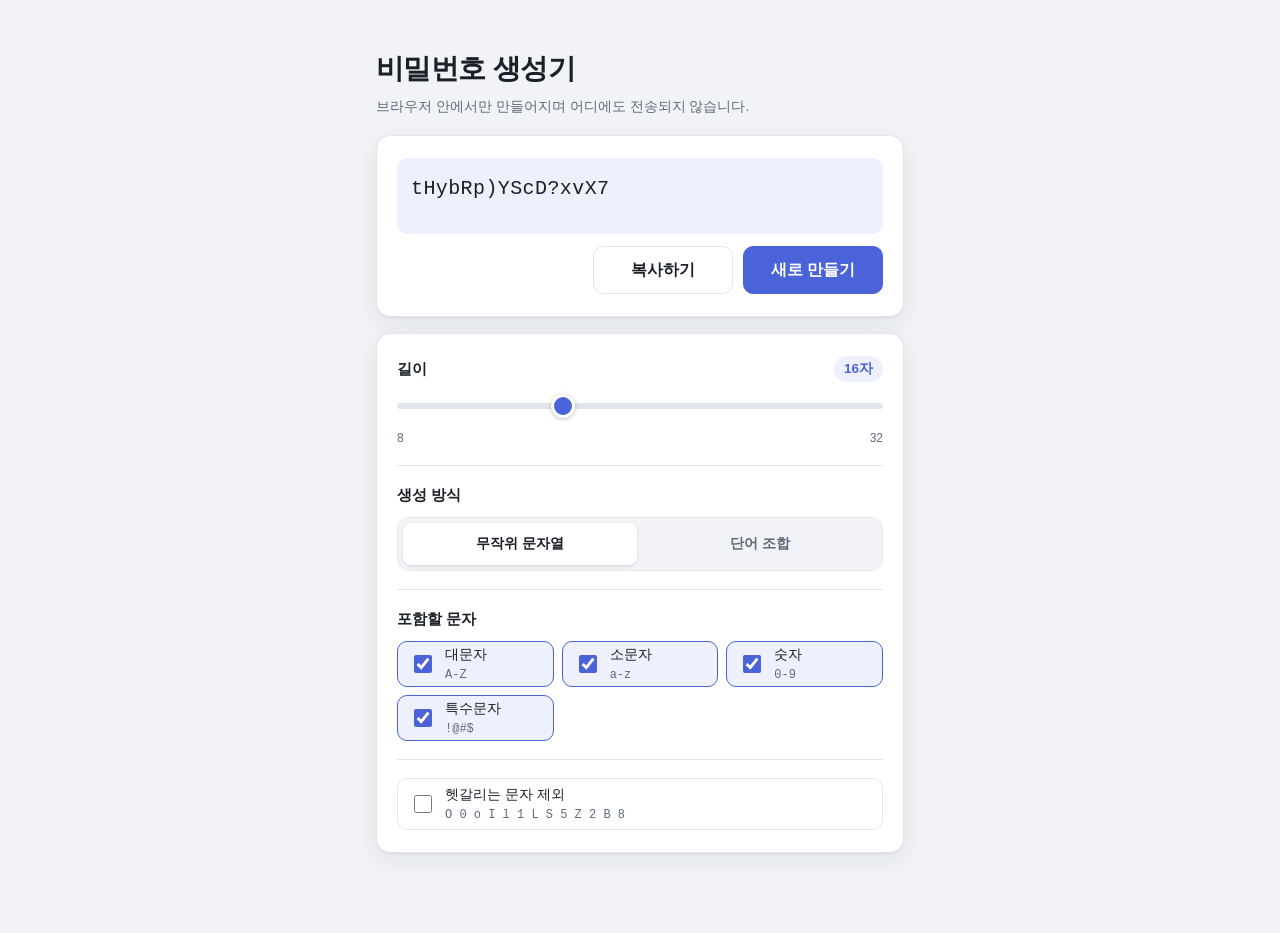
==== index.html @ 6aed7782 "Add files via upload" ====
<!DOCTYPE html>
<html lang="ko">
<head>
<meta charset="UTF-8">
<meta name="viewport" content="width=device-width, initial-scale=1, viewport-fit=cover">
<title>비밀번호 생성기</title>
<meta name="description" content="길이, 문자 유형, 혼동 문자 제외 옵션을 지정해 안전한 비밀번호와 패스프레이즈를 만드는 도구">
<style>
:root {
  --bg: #f1f3f6;
  --card: #ffffff;
  --ink: #1b2027;
  --ink-soft: #5e6b7a;
  --line: #e1e6ec;
  --accent: #4a63d8;
  --accent-ink: #ffffff;
  --accent-soft: #eef1fd;
  --warn: #b64527;
  --radius: 14px;
  --shadow: 0 1px 2px rgba(20, 30, 50, .06), 0 8px 24px rgba(20, 30, 50, .07);
  --mono: ui-monospace, SFMono-Regular, "SF Mono", Menlo, Consolas, "Liberation Mono", monospace;
  --sans: -apple-system, BlinkMacSystemFont, "Segoe UI", "Apple SD Gothic Neo",
          "Malgun Gothic", "Noto Sans KR", Roboto, sans-serif;
}

@media (prefers-color-scheme: dark) {
  :root:not([data-theme="light"]) {
    --bg: #10151c;
    --card: #182029;
    --ink: #e7ecf2;
    --ink-soft: #94a2b3;
    --line: #29333f;
    --accent: #7d92f0;
    --accent-ink: #10151c;
    --accent-soft: #1f2838;
    --warn: #e08a68;
    --shadow: 0 1px 2px rgba(0, 0, 0, .35), 0 8px 24px rgba(0, 0, 0, .3);
  }
}

:root[data-theme="dark"] {
  --bg: #10151c;
  --card: #182029;
  --ink: #e7ecf2;
  --ink-soft: #94a2b3;
  --line: #29333f;
  --accent: #7d92f0;
  --accent-ink: #10151c;
  --accent-soft: #1f2838;
  --warn: #e08a68;
  --shadow: 0 1px 2px rgba(0, 0, 0, .35), 0 8px 24px rgba(0, 0, 0, .3);
}

* { box-sizing: border-box; }

body {
  margin: 0;
  background: var(--bg);
  color: var(--ink);
  font-family: var(--sans);
  line-height: 1.5;
  -webkit-text-size-adjust: 100%;
}

.wrap {
  width: 100%;
  max-width: 560px;
  margin: 0 auto;
  padding: 28px 16px calc(64px + env(safe-area-inset-bottom, 0px));
}

.sr-only {
  position: absolute;
  width: 1px; height: 1px;
  padding: 0; margin: -1px;
  overflow: hidden;
  clip: rect(0 0 0 0);
  white-space: nowrap;
  border: 0;
}

/* ---------- header ---------- */
.head { margin-bottom: 18px; }
.head h1 {
  margin: 0;
  font-size: clamp(1.4rem, 5vw, 1.75rem);
  letter-spacing: -.02em;
}
.sub {
  margin: 6px 0 0;
  color: var(--ink-soft);
  font-size: .875rem;
}

/* ---------- card ---------- */
.card {
  background: var(--card);
  border: 1px solid var(--line);
  border-radius: var(--radius);
  box-shadow: var(--shadow);
  padding: 18px 16px;
  margin-bottom: 16px;
}

/* ---------- result ---------- */
.result {
  display: block;
  width: 100%;
  min-height: 76px;
  padding: 16px 14px;
  border-radius: 10px;
  background: var(--accent-soft);
  color: var(--ink);
  font-family: var(--mono);
  font-size: clamp(1rem, 4.2vw, 1.25rem);
  line-height: 1.45;
  letter-spacing: .02em;
  word-break: break-all;
  overflow-wrap: anywhere;
  user-select: all;
}
.result.is-placeholder {
  color: var(--ink-soft);
  font-family: var(--sans);
  letter-spacing: normal;
  user-select: none;
}

.result-actions {
  display: flex;
  gap: 10px;
  margin-top: 12px;
}

.btn {
  flex: 1 1 0;
  min-height: 48px;
  padding: 0 14px;
  border-radius: 10px;
  border: 1px solid var(--line);
  font: inherit;
  font-weight: 600;
  cursor: pointer;
  background: transparent;
  color: var(--ink);
  transition: transform .06s ease, opacity .15s ease, background-color .15s ease;
}
.btn:hover { background: var(--accent-soft); }
.btn:active { transform: scale(.985); }
.btn:focus-visible { outline: 2px solid var(--accent); outline-offset: 2px; }
.btn-primary {
  background: var(--accent);
  border-color: var(--accent);
  color: var(--accent-ink);
}
.btn-primary:hover { background: var(--accent); opacity: .9; }
.btn[disabled] { opacity: .45; cursor: not-allowed; transform: none; }

.warning {
  margin: 12px 0 0;
  color: var(--warn);
  font-size: .85rem;
}

/* ---------- fields ---------- */
.field {
  padding-bottom: 18px;
  margin-bottom: 18px;
  border-bottom: 1px solid var(--line);
}
.field-last, .field:last-child {
  padding-bottom: 0;
  margin-bottom: 0;
  border-bottom: 0;
}
.field-head {
  display: flex;
  align-items: center;
  justify-content: space-between;
  gap: 8px;
  margin-bottom: 10px;
  font-weight: 600;
  font-size: .95rem;
}
.pill {
  padding: 3px 10px;
  border-radius: 999px;
  background: var(--accent-soft);
  color: var(--accent);
  font-variant-numeric: tabular-nums;
  font-size: .85rem;
}
.hint {
  margin: 10px 0 0;
  color: var(--ink-soft);
  font-size: .8rem;
}
.scale {
  display: flex;
  justify-content: space-between;
  margin-top: 2px;
  color: var(--ink-soft);
  font-size: .75rem;
}

/* ---------- range ---------- */
input[type="range"] {
  -webkit-appearance: none;
  appearance: none;
  width: 100%;
  height: 28px;
  margin: 0;
  background: transparent;
  cursor: pointer;
}
input[type="range"]:focus-visible { outline: 2px solid var(--accent); outline-offset: 4px; }
input[type="range"]::-webkit-slider-runnable-track {
  height: 6px;
  border-radius: 999px;
  background: var(--line);
}
input[type="range"]::-webkit-slider-thumb {
  -webkit-appearance: none;
  appearance: none;
  width: 24px; height: 24px;
  margin-top: -9px;
  border: 3px solid var(--card);
  border-radius: 50%;
  background: var(--accent);
  box-shadow: 0 1px 4px rgba(0, 0, 0, .25);
}
input[type="range"]::-moz-range-track {
  height: 6px;
  border-radius: 999px;
  background: var(--line);
}
input[type="range"]::-moz-range-thumb {
  width: 18px; height: 18px;
  border: 3px solid var(--card);
  border-radius: 50%;
  background: var(--accent);
}

/* ---------- segmented ---------- */
.segmented {
  display: grid;
  grid-template-columns: 1fr 1fr;
  gap: 6px;
  padding: 5px;
  border-radius: 12px;
  background: var(--bg);
  border: 1px solid var(--line);
}
.segmented input { position: absolute; opacity: 0; pointer-events: none; }
.segmented label {
  display: flex;
  align-items: center;
  justify-content: center;
  min-height: 42px;
  padding: 0 8px;
  border-radius: 8px;
  color: var(--ink-soft);
  font-size: .9rem;
  font-weight: 600;
  text-align: center;
  cursor: pointer;
  transition: background-color .15s ease, color .15s ease;
}
.segmented input:checked + label {
  background: var(--card);
  color: var(--ink);
  box-shadow: 0 1px 3px rgba(20, 30, 50, .14);
}
.segmented input:focus-visible + label { outline: 2px solid var(--accent); outline-offset: 2px; }

/* ---------- checkboxes ---------- */
.checks {
  display: grid;
  grid-template-columns: repeat(auto-fit, minmax(150px, 1fr));
  gap: 8px;
}
.check {
  display: flex;
  align-items: center;
  gap: 10px;
  min-height: 46px;
  padding: 0 12px;
  border: 1px solid var(--line);
  border-radius: 10px;
  cursor: pointer;
  font-size: .9rem;
  transition: border-color .15s ease, background-color .15s ease;
}
.check:hover { background: var(--accent-soft); }
.check:has(input:checked) { border-color: var(--accent); background: var(--accent-soft); }
.check:has(input:focus-visible) { outline: 2px solid var(--accent); outline-offset: 2px; }
.check input {
  width: 18px; height: 18px;
  flex: none;
  accent-color: var(--accent);
  cursor: pointer;
}
.check em {
  display: block;
  color: var(--ink-soft);
  font-style: normal;
  font-size: .75rem;
  font-family: var(--mono);
  word-break: break-all;
}
.check-wide { min-height: 52px; }

/* ---------- toast ---------- */
.toast {
  position: fixed;
  left: 50%;
  bottom: calc(24px + env(safe-area-inset-bottom, 0px));
  z-index: 10;
  max-width: calc(100vw - 32px);
  padding: 12px 20px;
  border-radius: 999px;
  background: var(--ink);
  color: var(--bg);
  font-size: .9rem;
  font-weight: 600;
  text-align: center;
  white-space: nowrap;
  opacity: 0;
  visibility: hidden;
  transform: translate(-50%, 12px);
  transition: opacity .2s ease, transform .2s ease, visibility .2s;
}
.toast.is-visible {
  opacity: 1;
  visibility: visible;
  transform: translate(-50%, 0);
}
.toast.is-error { background: var(--warn); color: #fff; }

@media (min-width: 600px) {
  .wrap { padding-top: 48px; }
  .card { padding: 22px 20px; }
  .result-actions .btn { flex: 0 1 auto; min-width: 140px; }
  .result-actions { justify-content: flex-end; }
}

@media (prefers-reduced-motion: reduce) {
  * { transition-duration: .01ms !important; animation-duration: .01ms !important; }
}
</style>
</head>
<body>
<main class="wrap">

  <header class="head">
    <h1>비밀번호 생성기</h1>
    <p class="sub">브라우저 안에서만 만들어지며 어디에도 전송되지 않습니다.</p>
  </header>

  <section class="card result-card" aria-labelledby="result-label">
    <h2 id="result-label" class="sr-only">생성 결과</h2>
    <output id="result" class="result" role="status" aria-live="polite">여기에 비밀번호가 표시됩니다</output>
    <div class="result-actions">
      <button type="button" id="copyBtn" class="btn btn-ghost">복사하기</button>
      <button type="button" id="genBtn" class="btn btn-primary">새로 만들기</button>
    </div>
    <p id="warning" class="warning" hidden></p>
  </section>

  <section class="card">
    <div class="field">
      <div class="field-head">
        <label for="length">길이</label>
        <span id="lengthValue" class="pill">16자</span>
      </div>
      <input type="range" id="length" min="8" max="32" value="16" step="1">
      <div class="scale"><span>8</span><span>32</span></div>
      <p id="lengthHint" class="hint" hidden></p>
    </div>

    <div class="field">
      <span class="field-head" id="mode-label">생성 방식</span>
      <div class="segmented" role="radiogroup" aria-labelledby="mode-label">
        <input type="radio" name="mode" id="modeRandom" value="random" checked>
        <label for="modeRandom">무작위 문자열</label>
        <input type="radio" name="mode" id="modePhrase" value="passphrase">
        <label for="modePhrase">단어 조합</label>
      </div>
    </div>

    <div class="field">
      <span class="field-head" id="types-label">포함할 문자</span>
      <div class="checks" role="group" aria-labelledby="types-label">
        <label class="check"><input type="checkbox" id="useUpper" checked><span>대문자 <em>A-Z</em></span></label>
        <label class="check"><input type="checkbox" id="useLower" checked><span>소문자 <em>a-z</em></span></label>
        <label class="check"><input type="checkbox" id="useNumber" checked><span>숫자 <em>0-9</em></span></label>
        <label class="check"><input type="checkbox" id="useSymbol" checked><span>특수문자 <em>!@#$</em></span></label>
      </div>
    </div>

    <div class="field field-last">
      <label class="check check-wide">
        <input type="checkbox" id="excludeAmbiguous">
        <span>헷갈리는 문자 제외 <em id="ambiguousList"></em></span>
      </label>
    </div>
  </section>

</main>

<div id="toast" class="toast" role="status" aria-live="polite"></div>
<script>
(function () {
  'use strict';

  /* ---------- 문자 집합 ---------- */
  var CHARSETS = {
    upper: 'ABCDEFGHIJKLMNOPQRSTUVWXYZ',
    lower: 'abcdefghijklmnopqrstuvwxyz',
    number: '0123456789',
    symbol: '!@#$%^&*()-_=+[]{};:,.?/~'
  };

  // 시각적으로 혼동하기 쉬운 문자들
  var AMBIGUOUS = 'O0oIl1LS5Z2B8';

  // 패스프레이즈용 짧은 영단어 50개
  var WORDS = [
    'apple', 'beach', 'bird', 'blue', 'boat', 'book', 'bread', 'cake', 'cat', 'chair',
    'cloud', 'coin', 'cook', 'corn', 'desk', 'dog', 'door', 'duck', 'farm', 'fire',
    'fish', 'flag', 'frog', 'game', 'gold', 'green', 'hand', 'hat', 'house', 'ice',
    'king', 'lamp', 'leaf', 'lion', 'milk', 'moon', 'nest', 'nose', 'pen', 'pink',
    'rain', 'river', 'road', 'rock', 'salt', 'ship', 'snow', 'star', 'tree', 'wind'
  ];

  /* ---------- DOM ---------- */
  var el = {
    result: document.getElementById('result'),
    warning: document.getElementById('warning'),
    copyBtn: document.getElementById('copyBtn'),
    genBtn: document.getElementById('genBtn'),
    length: document.getElementById('length'),
    lengthValue: document.getElementById('lengthValue'),
    lengthHint: document.getElementById('lengthHint'),
    upper: document.getElementById('useUpper'),
    lower: document.getElementById('useLower'),
    number: document.getElementById('useNumber'),
    symbol: document.getElementById('useSymbol'),
    exclude: document.getElementById('excludeAmbiguous'),
    ambiguousList: document.getElementById('ambiguousList'),
    modeRandom: document.getElementById('modeRandom'),
    modePhrase: document.getElementById('modePhrase'),
    toast: document.getElementById('toast')
  };

  /* ---------- 난수 유틸 (모듈로 편향 제거) ---------- */
  var RANGE = 4294967296; // 2^32

  function randomInt(max) {
    if (max <= 0) { throw new Error('max must be positive'); }
    var limit = Math.floor(RANGE / max) * max;
    var buf = new Uint32Array(1);
    var value;
    do {
      crypto.getRandomValues(buf);
      value = buf[0];
    } while (value >= limit);
    return value % max;
  }

  function pick(source) {
    return source[randomInt(source.length)];
  }

  function shuffle(arr) {
    for (var i = arr.length - 1; i > 0; i--) {
      var j = randomInt(i + 1);
      var tmp = arr[i];
      arr[i] = arr[j];
      arr[j] = tmp;
    }
    return arr;
  }

  /* ---------- 옵션 읽기 ---------- */
  function readOptions() {
    return {
      length: parseInt(el.length.value, 10),
      mode: el.modePhrase.checked ? 'passphrase' : 'random',
      upper: el.upper.checked,
      lower: el.lower.checked,
      number: el.number.checked,
      symbol: el.symbol.checked,
      exclude: el.exclude.checked
    };
  }

  function filterAmbiguous(chars, exclude) {
    if (!exclude) { return chars; }
    return chars.split('').filter(function (c) {
      return AMBIGUOUS.indexOf(c) === -1;
    }).join('');
  }

  function activePools(opts) {
    var pools = [];
    ['upper', 'lower', 'number', 'symbol'].forEach(function (key) {
      if (!opts[key]) { return; }
      var chars = filterAmbiguous(CHARSETS[key], opts.exclude);
      if (chars.length > 0) { pools.push(chars); }
    });
    return pools;
  }

  /* ---------- 무작위 문자열 모드 ---------- */
  function generateRandom(opts) {
    var pools = activePools(opts);
    var chars = [];
    var i;

    // 선택한 유형이 최소 1자씩 반드시 포함되도록 먼저 채운다
    for (i = 0; i < pools.length; i++) {
      chars.push(pick(pools[i]));
    }

    var all = pools.join('');
    for (i = chars.length; i < opts.length; i++) {
      chars.push(pick(all));
    }

    return shuffle(chars).join('');
  }

  /* ---------- 패스프레이즈 모드 ---------- */
  // 길이 슬라이더 값을 단어 개수로 환산 (8~32자 -> 3~6단어)
  function wordCountFor(length) {
    if (length <= 13) { return 3; }
    if (length <= 19) { return 4; }
    if (length <= 25) { return 5; }
    return 6;
  }

  function styleWord(word, opts) {
    if (opts.upper && opts.lower) {
      return word.charAt(0).toUpperCase() + word.slice(1);
    }
    if (opts.upper) { return word.toUpperCase(); }
    return word;
  }

  function generatePassphrase(opts) {
    var count = wordCountFor(opts.length);
    var pool = WORDS.slice();
    var chosen = [];

    // 같은 단어가 중복되지 않도록 비복원 추출
    for (var i = 0; i < count; i++) {
      var index = randomInt(pool.length);
      chosen.push(styleWord(pool[index], opts));
      pool.splice(index, 1);
    }

    var separators = filterAmbiguous('-_!@#$%&*+=', opts.exclude);
    var separator = opts.symbol && separators.length > 0 ? pick(separators) : '-';
    var phrase = chosen.join(separator);

    if (opts.number) {
      var digits = filterAmbiguous(CHARSETS.number, opts.exclude);
      if (digits.length > 0) {
        phrase += separator + pick(digits) + pick(digits);
      }
    }

    return phrase;
  }

  /* ---------- 유효성 검사 ---------- */
  function validate(opts) {
    if (opts.mode === 'passphrase') {
      if (!opts.upper && !opts.lower) {
        return '단어 조합 모드는 대문자 또는 소문자 중 하나 이상을 선택해야 합니다.';
      }
      return null;
    }
    if (activePools(opts).length === 0) {
      return '포함할 문자를 한 가지 이상 선택해 주세요.';
    }
    return null;
  }

  /* ---------- 화면 갱신 ---------- */
  function setResult(text, isPlaceholder) {
    el.result.textContent = text;
    el.result.classList.toggle('is-placeholder', !!isPlaceholder);
  }

  function generate() {
    var opts = readOptions();
    var error = validate(opts);

    el.warning.hidden = !error;
    el.warning.textContent = error || '';
    el.genBtn.disabled = !!error;
    el.copyBtn.disabled = !!error;

    if (error) {
      setResult('설정을 확인해 주세요', true);
      return;
    }

    setResult(opts.mode === 'passphrase' ? generatePassphrase(opts) : generateRandom(opts), false);
  }

  function syncLabels() {
    var opts = readOptions();
    el.lengthValue.textContent = opts.length + '자';

    var isPhrase = opts.mode === 'passphrase';
    el.lengthHint.hidden = !isPhrase;
    if (isPhrase) {
      el.lengthHint.textContent =
        '단어 조합 모드에서는 길이에 맞춰 단어 ' + wordCountFor(opts.length) + '개를 사용합니다. ' +
        '단어 자체는 읽기 쉬우므로 헷갈리는 문자 제외 옵션은 숫자와 구분 기호에만 적용됩니다.';
    }
  }

  /* ---------- 토스트 ---------- */
  var toastTimer = null;

  function showToast(message, isError) {
    el.toast.textContent = message;
    el.toast.classList.toggle('is-error', !!isError);
    el.toast.classList.add('is-visible');

    if (toastTimer) { clearTimeout(toastTimer); }
    toastTimer = setTimeout(function () {
      el.toast.classList.remove('is-visible');
      toastTimer = null;
    }, 2000);
  }

  /* ---------- 클립보드 복사 ---------- */
  function legacyCopy(text) {
    var area = document.createElement('textarea');
    area.value = text;
    area.setAttribute('readonly', '');
    area.style.position = 'fixed';
    area.style.top = '-1000px';
    area.style.opacity = '0';
    document.body.appendChild(area);
    area.select();
    area.setSelectionRange(0, text.length);

    var ok = false;
    try {
      ok = document.execCommand('copy');
    } catch (e) {
      ok = false;
    }
    document.body.removeChild(area);
    return ok;
  }

  function copyResult() {
    var text = el.result.textContent;
    if (!text || el.result.classList.contains('is-placeholder')) { return; }

    function fallback() {
      if (legacyCopy(text)) {
        showToast('복사되었습니다', false);
      } else {
        showToast('복사에 실패했습니다. 직접 선택해 복사해 주세요', true);
      }
    }

    if (navigator.clipboard && window.isSecureContext) {
      navigator.clipboard.writeText(text).then(function () {
        showToast('복사되었습니다', false);
      }).catch(fallback);
      return;
    }

    fallback();
  }

  /* ---------- 초기화 ---------- */
  el.ambiguousList.textContent = AMBIGUOUS.split('').join(' ');

  el.genBtn.addEventListener('click', generate);
  el.copyBtn.addEventListener('click', copyResult);

  el.length.addEventListener('input', function () {
    syncLabels();
    generate();
  });

  [el.upper, el.lower, el.number, el.symbol, el.exclude, el.modeRandom, el.modePhrase]
    .forEach(function (input) {
      input.addEventListener('change', function () {
        syncLabels();
        generate();
      });
    });

  syncLabels();
  generate();
})();
</script>
</body>
</html>
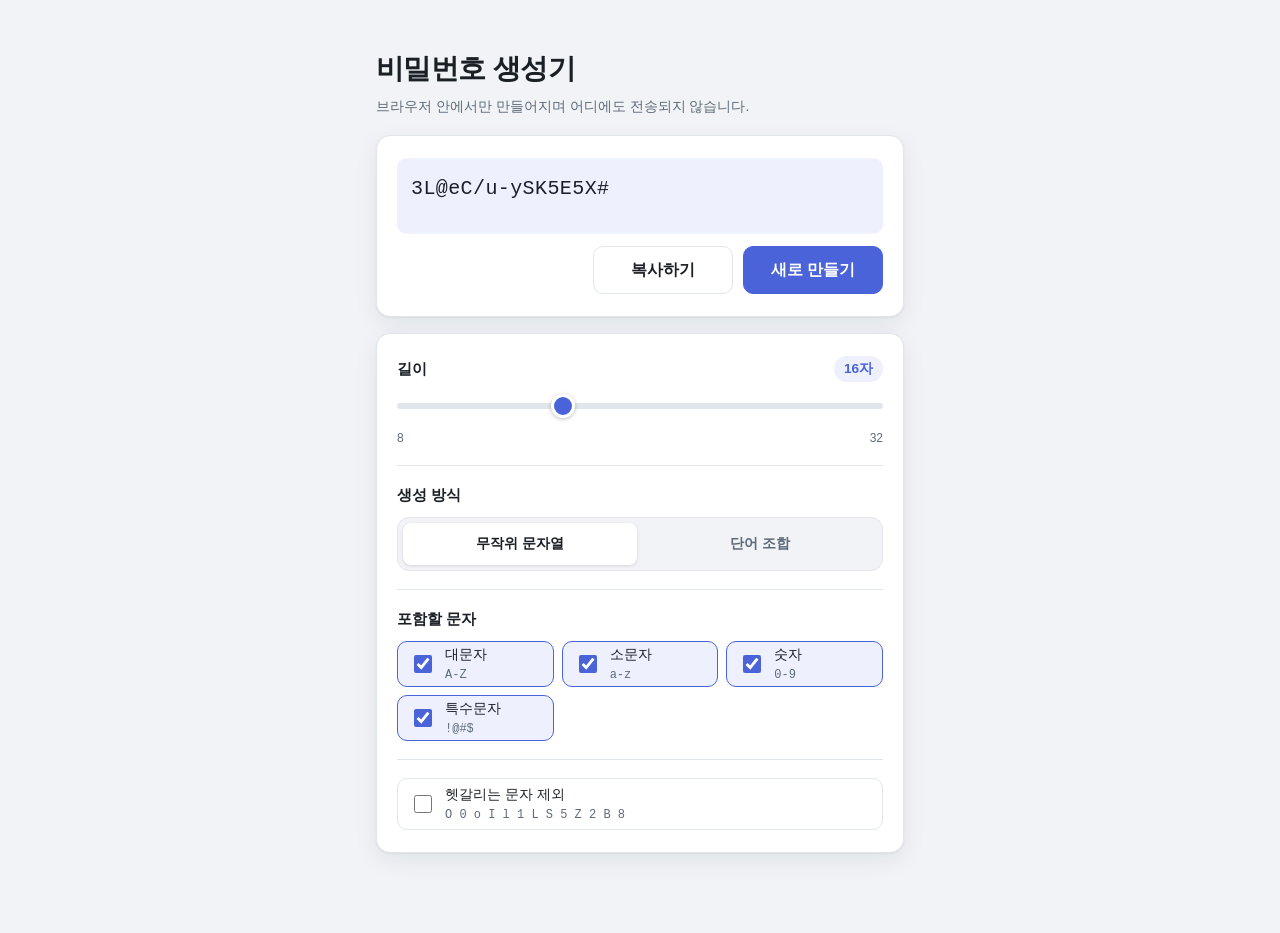
==== commit f63aa87f: "Split password generator into separate HTML, CSS and JS files The page was a single self-contained i" ====
--- a/index.html
+++ b/index.html
@@ -5,349 +5,7 @@
 <meta name="viewport" content="width=device-width, initial-scale=1, viewport-fit=cover">
 <title>비밀번호 생성기</title>
 <meta name="description" content="길이, 문자 유형, 혼동 문자 제외 옵션을 지정해 안전한 비밀번호와 패스프레이즈를 만드는 도구">
-<style>
-:root {
-  --bg: #f1f3f6;
-  --card: #ffffff;
-  --ink: #1b2027;
-  --ink-soft: #5e6b7a;
-  --line: #e1e6ec;
-  --accent: #4a63d8;
-  --accent-ink: #ffffff;
-  --accent-soft: #eef1fd;
-  --warn: #b64527;
-  --radius: 14px;
-  --shadow: 0 1px 2px rgba(20, 30, 50, .06), 0 8px 24px rgba(20, 30, 50, .07);
-  --mono: ui-monospace, SFMono-Regular, "SF Mono", Menlo, Consolas, "Liberation Mono", monospace;
-  --sans: -apple-system, BlinkMacSystemFont, "Segoe UI", "Apple SD Gothic Neo",
-          "Malgun Gothic", "Noto Sans KR", Roboto, sans-serif;
-}
-
-@media (prefers-color-scheme: dark) {
-  :root:not([data-theme="light"]) {
-    --bg: #10151c;
-    --card: #182029;
-    --ink: #e7ecf2;
-    --ink-soft: #94a2b3;
-    --line: #29333f;
-    --accent: #7d92f0;
-    --accent-ink: #10151c;
-    --accent-soft: #1f2838;
-    --warn: #e08a68;
-    --shadow: 0 1px 2px rgba(0, 0, 0, .35), 0 8px 24px rgba(0, 0, 0, .3);
-  }
-}
-
-:root[data-theme="dark"] {
-  --bg: #10151c;
-  --card: #182029;
-  --ink: #e7ecf2;
-  --ink-soft: #94a2b3;
-  --line: #29333f;
-  --accent: #7d92f0;
-  --accent-ink: #10151c;
-  --accent-soft: #1f2838;
-  --warn: #e08a68;
-  --shadow: 0 1px 2px rgba(0, 0, 0, .35), 0 8px 24px rgba(0, 0, 0, .3);
-}
-
-* { box-sizing: border-box; }
-
-body {
-  margin: 0;
-  background: var(--bg);
-  color: var(--ink);
-  font-family: var(--sans);
-  line-height: 1.5;
-  -webkit-text-size-adjust: 100%;
-}
-
-.wrap {
-  width: 100%;
-  max-width: 560px;
-  margin: 0 auto;
-  padding: 28px 16px calc(64px + env(safe-area-inset-bottom, 0px));
-}
-
-.sr-only {
-  position: absolute;
-  width: 1px; height: 1px;
-  padding: 0; margin: -1px;
-  overflow: hidden;
-  clip: rect(0 0 0 0);
-  white-space: nowrap;
-  border: 0;
-}
-
-/* ---------- header ---------- */
-.head { margin-bottom: 18px; }
-.head h1 {
-  margin: 0;
-  font-size: clamp(1.4rem, 5vw, 1.75rem);
-  letter-spacing: -.02em;
-}
-.sub {
-  margin: 6px 0 0;
-  color: var(--ink-soft);
-  font-size: .875rem;
-}
-
-/* ---------- card ---------- */
-.card {
-  background: var(--card);
-  border: 1px solid var(--line);
-  border-radius: var(--radius);
-  box-shadow: var(--shadow);
-  padding: 18px 16px;
-  margin-bottom: 16px;
-}
-
-/* ---------- result ---------- */
-.result {
-  display: block;
-  width: 100%;
-  min-height: 76px;
-  padding: 16px 14px;
-  border-radius: 10px;
-  background: var(--accent-soft);
-  color: var(--ink);
-  font-family: var(--mono);
-  font-size: clamp(1rem, 4.2vw, 1.25rem);
-  line-height: 1.45;
-  letter-spacing: .02em;
-  word-break: break-all;
-  overflow-wrap: anywhere;
-  user-select: all;
-}
-.result.is-placeholder {
-  color: var(--ink-soft);
-  font-family: var(--sans);
-  letter-spacing: normal;
-  user-select: none;
-}
-
-.result-actions {
-  display: flex;
-  gap: 10px;
-  margin-top: 12px;
-}
-
-.btn {
-  flex: 1 1 0;
-  min-height: 48px;
-  padding: 0 14px;
-  border-radius: 10px;
-  border: 1px solid var(--line);
-  font: inherit;
-  font-weight: 600;
-  cursor: pointer;
-  background: transparent;
-  color: var(--ink);
-  transition: transform .06s ease, opacity .15s ease, background-color .15s ease;
-}
-.btn:hover { background: var(--accent-soft); }
-.btn:active { transform: scale(.985); }
-.btn:focus-visible { outline: 2px solid var(--accent); outline-offset: 2px; }
-.btn-primary {
-  background: var(--accent);
-  border-color: var(--accent);
-  color: var(--accent-ink);
-}
-.btn-primary:hover { background: var(--accent); opacity: .9; }
-.btn[disabled] { opacity: .45; cursor: not-allowed; transform: none; }
-
-.warning {
-  margin: 12px 0 0;
-  color: var(--warn);
-  font-size: .85rem;
-}
-
-/* ---------- fields ---------- */
-.field {
-  padding-bottom: 18px;
-  margin-bottom: 18px;
-  border-bottom: 1px solid var(--line);
-}
-.field-last, .field:last-child {
-  padding-bottom: 0;
-  margin-bottom: 0;
-  border-bottom: 0;
-}
-.field-head {
-  display: flex;
-  align-items: center;
-  justify-content: space-between;
-  gap: 8px;
-  margin-bottom: 10px;
-  font-weight: 600;
-  font-size: .95rem;
-}
-.pill {
-  padding: 3px 10px;
-  border-radius: 999px;
-  background: var(--accent-soft);
-  color: var(--accent);
-  font-variant-numeric: tabular-nums;
-  font-size: .85rem;
-}
-.hint {
-  margin: 10px 0 0;
-  color: var(--ink-soft);
-  font-size: .8rem;
-}
-.scale {
-  display: flex;
-  justify-content: space-between;
-  margin-top: 2px;
-  color: var(--ink-soft);
-  font-size: .75rem;
-}
-
-/* ---------- range ---------- */
-input[type="range"] {
-  -webkit-appearance: none;
-  appearance: none;
-  width: 100%;
-  height: 28px;
-  margin: 0;
-  background: transparent;
-  cursor: pointer;
-}
-input[type="range"]:focus-visible { outline: 2px solid var(--accent); outline-offset: 4px; }
-input[type="range"]::-webkit-slider-runnable-track {
-  height: 6px;
-  border-radius: 999px;
-  background: var(--line);
-}
-input[type="range"]::-webkit-slider-thumb {
-  -webkit-appearance: none;
-  appearance: none;
-  width: 24px; height: 24px;
-  margin-top: -9px;
-  border: 3px solid var(--card);
-  border-radius: 50%;
-  background: var(--accent);
-  box-shadow: 0 1px 4px rgba(0, 0, 0, .25);
-}
-input[type="range"]::-moz-range-track {
-  height: 6px;
-  border-radius: 999px;
-  background: var(--line);
-}
-input[type="range"]::-moz-range-thumb {
-  width: 18px; height: 18px;
-  border: 3px solid var(--card);
-  border-radius: 50%;
-  background: var(--accent);
-}
-
-/* ---------- segmented ---------- */
-.segmented {
-  display: grid;
-  grid-template-columns: 1fr 1fr;
-  gap: 6px;
-  padding: 5px;
-  border-radius: 12px;
-  background: var(--bg);
-  border: 1px solid var(--line);
-}
-.segmented input { position: absolute; opacity: 0; pointer-events: none; }
-.segmented label {
-  display: flex;
-  align-items: center;
-  justify-content: center;
-  min-height: 42px;
-  padding: 0 8px;
-  border-radius: 8px;
-  color: var(--ink-soft);
-  font-size: .9rem;
-  font-weight: 600;
-  text-align: center;
-  cursor: pointer;
-  transition: background-color .15s ease, color .15s ease;
-}
-.segmented input:checked + label {
-  background: var(--card);
-  color: var(--ink);
-  box-shadow: 0 1px 3px rgba(20, 30, 50, .14);
-}
-.segmented input:focus-visible + label { outline: 2px solid var(--accent); outline-offset: 2px; }
-
-/* ---------- checkboxes ---------- */
-.checks {
-  display: grid;
-  grid-template-columns: repeat(auto-fit, minmax(150px, 1fr));
-  gap: 8px;
-}
-.check {
-  display: flex;
-  align-items: center;
-  gap: 10px;
-  min-height: 46px;
-  padding: 0 12px;
-  border: 1px solid var(--line);
-  border-radius: 10px;
-  cursor: pointer;
-  font-size: .9rem;
-  transition: border-color .15s ease, background-color .15s ease;
-}
-.check:hover { background: var(--accent-soft); }
-.check:has(input:checked) { border-color: var(--accent); background: var(--accent-soft); }
-.check:has(input:focus-visible) { outline: 2px solid var(--accent); outline-offset: 2px; }
-.check input {
-  width: 18px; height: 18px;
-  flex: none;
-  accent-color: var(--accent);
-  cursor: pointer;
-}
-.check em {
-  display: block;
-  color: var(--ink-soft);
-  font-style: normal;
-  font-size: .75rem;
-  font-family: var(--mono);
-  word-break: break-all;
-}
-.check-wide { min-height: 52px; }
-
-/* ---------- toast ---------- */
-.toast {
-  position: fixed;
-  left: 50%;
-  bottom: calc(24px + env(safe-area-inset-bottom, 0px));
-  z-index: 10;
-  max-width: calc(100vw - 32px);
-  padding: 12px 20px;
-  border-radius: 999px;
-  background: var(--ink);
-  color: var(--bg);
-  font-size: .9rem;
-  font-weight: 600;
-  text-align: center;
-  white-space: nowrap;
-  opacity: 0;
-  visibility: hidden;
-  transform: translate(-50%, 12px);
-  transition: opacity .2s ease, transform .2s ease, visibility .2s;
-}
-.toast.is-visible {
-  opacity: 1;
-  visibility: visible;
-  transform: translate(-50%, 0);
-}
-.toast.is-error { background: var(--warn); color: #fff; }
-
-@media (min-width: 600px) {
-  .wrap { padding-top: 48px; }
-  .card { padding: 22px 20px; }
-  .result-actions .btn { flex: 0 1 auto; min-width: 140px; }
-  .result-actions { justify-content: flex-end; }
-}
-
-@media (prefers-reduced-motion: reduce) {
-  * { transition-duration: .01ms !important; animation-duration: .01ms !important; }
-}
-</style>
+<link rel="stylesheet" href="style.css">
 </head>
 <body>
 <main class="wrap">
@@ -409,302 +67,6 @@
 </main>
 
 <div id="toast" class="toast" role="status" aria-live="polite"></div>
-<script>
-(function () {
-  'use strict';
-
-  /* ---------- 문자 집합 ---------- */
-  var CHARSETS = {
-    upper: 'ABCDEFGHIJKLMNOPQRSTUVWXYZ',
-    lower: 'abcdefghijklmnopqrstuvwxyz',
-    number: '0123456789',
-    symbol: '!@#$%^&*()-_=+[]{};:,.?/~'
-  };
-
-  // 시각적으로 혼동하기 쉬운 문자들
-  var AMBIGUOUS = 'O0oIl1LS5Z2B8';
-
-  // 패스프레이즈용 짧은 영단어 50개
-  var WORDS = [
-    'apple', 'beach', 'bird', 'blue', 'boat', 'book', 'bread', 'cake', 'cat', 'chair',
-    'cloud', 'coin', 'cook', 'corn', 'desk', 'dog', 'door', 'duck', 'farm', 'fire',
-    'fish', 'flag', 'frog', 'game', 'gold', 'green', 'hand', 'hat', 'house', 'ice',
-    'king', 'lamp', 'leaf', 'lion', 'milk', 'moon', 'nest', 'nose', 'pen', 'pink',
-    'rain', 'river', 'road', 'rock', 'salt', 'ship', 'snow', 'star', 'tree', 'wind'
-  ];
-
-  /* ---------- DOM ---------- */
-  var el = {
-    result: document.getElementById('result'),
-    warning: document.getElementById('warning'),
-    copyBtn: document.getElementById('copyBtn'),
-    genBtn: document.getElementById('genBtn'),
-    length: document.getElementById('length'),
-    lengthValue: document.getElementById('lengthValue'),
-    lengthHint: document.getElementById('lengthHint'),
-    upper: document.getElementById('useUpper'),
-    lower: document.getElementById('useLower'),
-    number: document.getElementById('useNumber'),
-    symbol: document.getElementById('useSymbol'),
-    exclude: document.getElementById('excludeAmbiguous'),
-    ambiguousList: document.getElementById('ambiguousList'),
-    modeRandom: document.getElementById('modeRandom'),
-    modePhrase: document.getElementById('modePhrase'),
-    toast: document.getElementById('toast')
-  };
-
-  /* ---------- 난수 유틸 (모듈로 편향 제거) ---------- */
-  var RANGE = 4294967296; // 2^32
-
-  function randomInt(max) {
-    if (max <= 0) { throw new Error('max must be positive'); }
-    var limit = Math.floor(RANGE / max) * max;
-    var buf = new Uint32Array(1);
-    var value;
-    do {
-      crypto.getRandomValues(buf);
-      value = buf[0];
-    } while (value >= limit);
-    return value % max;
-  }
-
-  function pick(source) {
-    return source[randomInt(source.length)];
-  }
-
-  function shuffle(arr) {
-    for (var i = arr.length - 1; i > 0; i--) {
-      var j = randomInt(i + 1);
-      var tmp = arr[i];
-      arr[i] = arr[j];
-      arr[j] = tmp;
-    }
-    return arr;
-  }
-
-  /* ---------- 옵션 읽기 ---------- */
-  function readOptions() {
-    return {
-      length: parseInt(el.length.value, 10),
-      mode: el.modePhrase.checked ? 'passphrase' : 'random',
-      upper: el.upper.checked,
-      lower: el.lower.checked,
-      number: el.number.checked,
-      symbol: el.symbol.checked,
-      exclude: el.exclude.checked
-    };
-  }
-
-  function filterAmbiguous(chars, exclude) {
-    if (!exclude) { return chars; }
-    return chars.split('').filter(function (c) {
-      return AMBIGUOUS.indexOf(c) === -1;
-    }).join('');
-  }
-
-  function activePools(opts) {
-    var pools = [];
-    ['upper', 'lower', 'number', 'symbol'].forEach(function (key) {
-      if (!opts[key]) { return; }
-      var chars = filterAmbiguous(CHARSETS[key], opts.exclude);
-      if (chars.length > 0) { pools.push(chars); }
-    });
-    return pools;
-  }
-
-  /* ---------- 무작위 문자열 모드 ---------- */
-  function generateRandom(opts) {
-    var pools = activePools(opts);
-    var chars = [];
-    var i;
-
-    // 선택한 유형이 최소 1자씩 반드시 포함되도록 먼저 채운다
-    for (i = 0; i < pools.length; i++) {
-      chars.push(pick(pools[i]));
-    }
-
-    var all = pools.join('');
-    for (i = chars.length; i < opts.length; i++) {
-      chars.push(pick(all));
-    }
-
-    return shuffle(chars).join('');
-  }
-
-  /* ---------- 패스프레이즈 모드 ---------- */
-  // 길이 슬라이더 값을 단어 개수로 환산 (8~32자 -> 3~6단어)
-  function wordCountFor(length) {
-    if (length <= 13) { return 3; }
-    if (length <= 19) { return 4; }
-    if (length <= 25) { return 5; }
-    return 6;
-  }
-
-  function styleWord(word, opts) {
-    if (opts.upper && opts.lower) {
-      return word.charAt(0).toUpperCase() + word.slice(1);
-    }
-    if (opts.upper) { return word.toUpperCase(); }
-    return word;
-  }
-
-  function generatePassphrase(opts) {
-    var count = wordCountFor(opts.length);
-    var pool = WORDS.slice();
-    var chosen = [];
-
-    // 같은 단어가 중복되지 않도록 비복원 추출
-    for (var i = 0; i < count; i++) {
-      var index = randomInt(pool.length);
-      chosen.push(styleWord(pool[index], opts));
-      pool.splice(index, 1);
-    }
-
-    var separators = filterAmbiguous('-_!@#$%&*+=', opts.exclude);
-    var separator = opts.symbol && separators.length > 0 ? pick(separators) : '-';
-    var phrase = chosen.join(separator);
-
-    if (opts.number) {
-      var digits = filterAmbiguous(CHARSETS.number, opts.exclude);
-      if (digits.length > 0) {
-        phrase += separator + pick(digits) + pick(digits);
-      }
-    }
-
-    return phrase;
-  }
-
-  /* ---------- 유효성 검사 ---------- */
-  function validate(opts) {
-    if (opts.mode === 'passphrase') {
-      if (!opts.upper && !opts.lower) {
-        return '단어 조합 모드는 대문자 또는 소문자 중 하나 이상을 선택해야 합니다.';
-      }
-      return null;
-    }
-    if (activePools(opts).length === 0) {
-      return '포함할 문자를 한 가지 이상 선택해 주세요.';
-    }
-    return null;
-  }
-
-  /* ---------- 화면 갱신 ---------- */
-  function setResult(text, isPlaceholder) {
-    el.result.textContent = text;
-    el.result.classList.toggle('is-placeholder', !!isPlaceholder);
-  }
-
-  function generate() {
-    var opts = readOptions();
-    var error = validate(opts);
-
-    el.warning.hidden = !error;
-    el.warning.textContent = error || '';
-    el.genBtn.disabled = !!error;
-    el.copyBtn.disabled = !!error;
-
-    if (error) {
-      setResult('설정을 확인해 주세요', true);
-      return;
-    }
-
-    setResult(opts.mode === 'passphrase' ? generatePassphrase(opts) : generateRandom(opts), false);
-  }
-
-  function syncLabels() {
-    var opts = readOptions();
-    el.lengthValue.textContent = opts.length + '자';
-
-    var isPhrase = opts.mode === 'passphrase';
-    el.lengthHint.hidden = !isPhrase;
-    if (isPhrase) {
-      el.lengthHint.textContent =
-        '단어 조합 모드에서는 길이에 맞춰 단어 ' + wordCountFor(opts.length) + '개를 사용합니다. ' +
-        '단어 자체는 읽기 쉬우므로 헷갈리는 문자 제외 옵션은 숫자와 구분 기호에만 적용됩니다.';
-    }
-  }
-
-  /* ---------- 토스트 ---------- */
-  var toastTimer = null;
-
-  function showToast(message, isError) {
-    el.toast.textContent = message;
-    el.toast.classList.toggle('is-error', !!isError);
-    el.toast.classList.add('is-visible');
-
-    if (toastTimer) { clearTimeout(toastTimer); }
-    toastTimer = setTimeout(function () {
-      el.toast.classList.remove('is-visible');
-      toastTimer = null;
-    }, 2000);
-  }
-
-  /* ---------- 클립보드 복사 ---------- */
-  function legacyCopy(text) {
-    var area = document.createElement('textarea');
-    area.value = text;
-    area.setAttribute('readonly', '');
-    area.style.position = 'fixed';
-    area.style.top = '-1000px';
-    area.style.opacity = '0';
-    document.body.appendChild(area);
-    area.select();
-    area.setSelectionRange(0, text.length);
-
-    var ok = false;
-    try {
-      ok = document.execCommand('copy');
-    } catch (e) {
-      ok = false;
-    }
-    document.body.removeChild(area);
-    return ok;
-  }
-
-  function copyResult() {
-    var text = el.result.textContent;
-    if (!text || el.result.classList.contains('is-placeholder')) { return; }
-
-    function fallback() {
-      if (legacyCopy(text)) {
-        showToast('복사되었습니다', false);
-      } else {
-        showToast('복사에 실패했습니다. 직접 선택해 복사해 주세요', true);
-      }
-    }
-
-    if (navigator.clipboard && window.isSecureContext) {
-      navigator.clipboard.writeText(text).then(function () {
-        showToast('복사되었습니다', false);
-      }).catch(fallback);
-      return;
-    }
-
-    fallback();
-  }
-
-  /* ---------- 초기화 ---------- */
-  el.ambiguousList.textContent = AMBIGUOUS.split('').join(' ');
-
-  el.genBtn.addEventListener('click', generate);
-  el.copyBtn.addEventListener('click', copyResult);
-
-  el.length.addEventListener('input', function () {
-    syncLabels();
-    generate();
-  });
-
-  [el.upper, el.lower, el.number, el.symbol, el.exclude, el.modeRandom, el.modePhrase]
-    .forEach(function (input) {
-      input.addEventListener('change', function () {
-        syncLabels();
-        generate();
-      });
-    });
-
-  syncLabels();
-  generate();
-})();
-</script>
+<script src="script.js" defer></script>
 </body>
 </html>
--- a/style.css
+++ b/style.css
@@ -0,0 +1,341 @@
+:root {
+  --bg: #f1f3f6;
+  --card: #ffffff;
+  --ink: #1b2027;
+  --ink-soft: #5e6b7a;
+  --line: #e1e6ec;
+  --accent: #4a63d8;
+  --accent-ink: #ffffff;
+  --accent-soft: #eef1fd;
+  --warn: #b64527;
+  --radius: 14px;
+  --shadow: 0 1px 2px rgba(20, 30, 50, .06), 0 8px 24px rgba(20, 30, 50, .07);
+  --mono: ui-monospace, SFMono-Regular, "SF Mono", Menlo, Consolas, "Liberation Mono", monospace;
+  --sans: -apple-system, BlinkMacSystemFont, "Segoe UI", "Apple SD Gothic Neo",
+          "Malgun Gothic", "Noto Sans KR", Roboto, sans-serif;
+}
+
+@media (prefers-color-scheme: dark) {
+  :root:not([data-theme="light"]) {
+    --bg: #10151c;
+    --card: #182029;
+    --ink: #e7ecf2;
+    --ink-soft: #94a2b3;
+    --line: #29333f;
+    --accent: #7d92f0;
+    --accent-ink: #10151c;
+    --accent-soft: #1f2838;
+    --warn: #e08a68;
+    --shadow: 0 1px 2px rgba(0, 0, 0, .35), 0 8px 24px rgba(0, 0, 0, .3);
+  }
+}
+
+:root[data-theme="dark"] {
+  --bg: #10151c;
+  --card: #182029;
+  --ink: #e7ecf2;
+  --ink-soft: #94a2b3;
+  --line: #29333f;
+  --accent: #7d92f0;
+  --accent-ink: #10151c;
+  --accent-soft: #1f2838;
+  --warn: #e08a68;
+  --shadow: 0 1px 2px rgba(0, 0, 0, .35), 0 8px 24px rgba(0, 0, 0, .3);
+}
+
+* { box-sizing: border-box; }
+
+body {
+  margin: 0;
+  background: var(--bg);
+  color: var(--ink);
+  font-family: var(--sans);
+  line-height: 1.5;
+  -webkit-text-size-adjust: 100%;
+}
+
+.wrap {
+  width: 100%;
+  max-width: 560px;
+  margin: 0 auto;
+  padding: 28px 16px calc(64px + env(safe-area-inset-bottom, 0px));
+}
+
+.sr-only {
+  position: absolute;
+  width: 1px; height: 1px;
+  padding: 0; margin: -1px;
+  overflow: hidden;
+  clip: rect(0 0 0 0);
+  white-space: nowrap;
+  border: 0;
+}
+
+/* ---------- header ---------- */
+.head { margin-bottom: 18px; }
+.head h1 {
+  margin: 0;
+  font-size: clamp(1.4rem, 5vw, 1.75rem);
+  letter-spacing: -.02em;
+}
+.sub {
+  margin: 6px 0 0;
+  color: var(--ink-soft);
+  font-size: .875rem;
+}
+
+/* ---------- card ---------- */
+.card {
+  background: var(--card);
+  border: 1px solid var(--line);
+  border-radius: var(--radius);
+  box-shadow: var(--shadow);
+  padding: 18px 16px;
+  margin-bottom: 16px;
+}
+
+/* ---------- result ---------- */
+.result {
+  display: block;
+  width: 100%;
+  min-height: 76px;
+  padding: 16px 14px;
+  border-radius: 10px;
+  background: var(--accent-soft);
+  color: var(--ink);
+  font-family: var(--mono);
+  font-size: clamp(1rem, 4.2vw, 1.25rem);
+  line-height: 1.45;
+  letter-spacing: .02em;
+  word-break: break-all;
+  overflow-wrap: anywhere;
+  user-select: all;
+}
+.result.is-placeholder {
+  color: var(--ink-soft);
+  font-family: var(--sans);
+  letter-spacing: normal;
+  user-select: none;
+}
+
+.result-actions {
+  display: flex;
+  gap: 10px;
+  margin-top: 12px;
+}
+
+.btn {
+  flex: 1 1 0;
+  min-height: 48px;
+  padding: 0 14px;
+  border-radius: 10px;
+  border: 1px solid var(--line);
+  font: inherit;
+  font-weight: 600;
+  cursor: pointer;
+  background: transparent;
+  color: var(--ink);
+  transition: transform .06s ease, opacity .15s ease, background-color .15s ease;
+}
+.btn:hover { background: var(--accent-soft); }
+.btn:active { transform: scale(.985); }
+.btn:focus-visible { outline: 2px solid var(--accent); outline-offset: 2px; }
+.btn-primary {
+  background: var(--accent);
+  border-color: var(--accent);
+  color: var(--accent-ink);
+}
+.btn-primary:hover { background: var(--accent); opacity: .9; }
+.btn[disabled] { opacity: .45; cursor: not-allowed; transform: none; }
+
+.warning {
+  margin: 12px 0 0;
+  color: var(--warn);
+  font-size: .85rem;
+}
+
+/* ---------- fields ---------- */
+.field {
+  padding-bottom: 18px;
+  margin-bottom: 18px;
+  border-bottom: 1px solid var(--line);
+}
+.field-last, .field:last-child {
+  padding-bottom: 0;
+  margin-bottom: 0;
+  border-bottom: 0;
+}
+.field-head {
+  display: flex;
+  align-items: center;
+  justify-content: space-between;
+  gap: 8px;
+  margin-bottom: 10px;
+  font-weight: 600;
+  font-size: .95rem;
+}
+.pill {
+  padding: 3px 10px;
+  border-radius: 999px;
+  background: var(--accent-soft);
+  color: var(--accent);
+  font-variant-numeric: tabular-nums;
+  font-size: .85rem;
+}
+.hint {
+  margin: 10px 0 0;
+  color: var(--ink-soft);
+  font-size: .8rem;
+}
+.scale {
+  display: flex;
+  justify-content: space-between;
+  margin-top: 2px;
+  color: var(--ink-soft);
+  font-size: .75rem;
+}
+
+/* ---------- range ---------- */
+input[type="range"] {
+  -webkit-appearance: none;
+  appearance: none;
+  width: 100%;
+  height: 28px;
+  margin: 0;
+  background: transparent;
+  cursor: pointer;
+}
+input[type="range"]:focus-visible { outline: 2px solid var(--accent); outline-offset: 4px; }
+input[type="range"]::-webkit-slider-runnable-track {
+  height: 6px;
+  border-radius: 999px;
+  background: var(--line);
+}
+input[type="range"]::-webkit-slider-thumb {
+  -webkit-appearance: none;
+  appearance: none;
+  width: 24px; height: 24px;
+  margin-top: -9px;
+  border: 3px solid var(--card);
+  border-radius: 50%;
+  background: var(--accent);
+  box-shadow: 0 1px 4px rgba(0, 0, 0, .25);
+}
+input[type="range"]::-moz-range-track {
+  height: 6px;
+  border-radius: 999px;
+  background: var(--line);
+}
+input[type="range"]::-moz-range-thumb {
+  width: 18px; height: 18px;
+  border: 3px solid var(--card);
+  border-radius: 50%;
+  background: var(--accent);
+}
+
+/* ---------- segmented ---------- */
+.segmented {
+  display: grid;
+  grid-template-columns: 1fr 1fr;
+  gap: 6px;
+  padding: 5px;
+  border-radius: 12px;
+  background: var(--bg);
+  border: 1px solid var(--line);
+}
+.segmented input { position: absolute; opacity: 0; pointer-events: none; }
+.segmented label {
+  display: flex;
+  align-items: center;
+  justify-content: center;
+  min-height: 42px;
+  padding: 0 8px;
+  border-radius: 8px;
+  color: var(--ink-soft);
+  font-size: .9rem;
+  font-weight: 600;
+  text-align: center;
+  cursor: pointer;
+  transition: background-color .15s ease, color .15s ease;
+}
+.segmented input:checked + label {
+  background: var(--card);
+  color: var(--ink);
+  box-shadow: 0 1px 3px rgba(20, 30, 50, .14);
+}
+.segmented input:focus-visible + label { outline: 2px solid var(--accent); outline-offset: 2px; }
+
+/* ---------- checkboxes ---------- */
+.checks {
+  display: grid;
+  grid-template-columns: repeat(auto-fit, minmax(150px, 1fr));
+  gap: 8px;
+}
+.check {
+  display: flex;
+  align-items: center;
+  gap: 10px;
+  min-height: 46px;
+  padding: 0 12px;
+  border: 1px solid var(--line);
+  border-radius: 10px;
+  cursor: pointer;
+  font-size: .9rem;
+  transition: border-color .15s ease, background-color .15s ease;
+}
+.check:hover { background: var(--accent-soft); }
+.check:has(input:checked) { border-color: var(--accent); background: var(--accent-soft); }
+.check:has(input:focus-visible) { outline: 2px solid var(--accent); outline-offset: 2px; }
+.check input {
+  width: 18px; height: 18px;
+  flex: none;
+  accent-color: var(--accent);
+  cursor: pointer;
+}
+.check em {
+  display: block;
+  color: var(--ink-soft);
+  font-style: normal;
+  font-size: .75rem;
+  font-family: var(--mono);
+  word-break: break-all;
+}
+.check-wide { min-height: 52px; }
+
+/* ---------- toast ---------- */
+.toast {
+  position: fixed;
+  left: 50%;
+  bottom: calc(24px + env(safe-area-inset-bottom, 0px));
+  z-index: 10;
+  max-width: calc(100vw - 32px);
+  padding: 12px 20px;
+  border-radius: 999px;
+  background: var(--ink);
+  color: var(--bg);
+  font-size: .9rem;
+  font-weight: 600;
+  text-align: center;
+  white-space: nowrap;
+  opacity: 0;
+  visibility: hidden;
+  transform: translate(-50%, 12px);
+  transition: opacity .2s ease, transform .2s ease, visibility .2s;
+}
+.toast.is-visible {
+  opacity: 1;
+  visibility: visible;
+  transform: translate(-50%, 0);
+}
+.toast.is-error { background: var(--warn); color: #fff; }
+
+@media (min-width: 600px) {
+  .wrap { padding-top: 48px; }
+  .card { padding: 22px 20px; }
+  .result-actions .btn { flex: 0 1 auto; min-width: 140px; }
+  .result-actions { justify-content: flex-end; }
+}
+
+@media (prefers-reduced-motion: reduce) {
+  * { transition-duration: .01ms !important; animation-duration: .01ms !important; }
+}
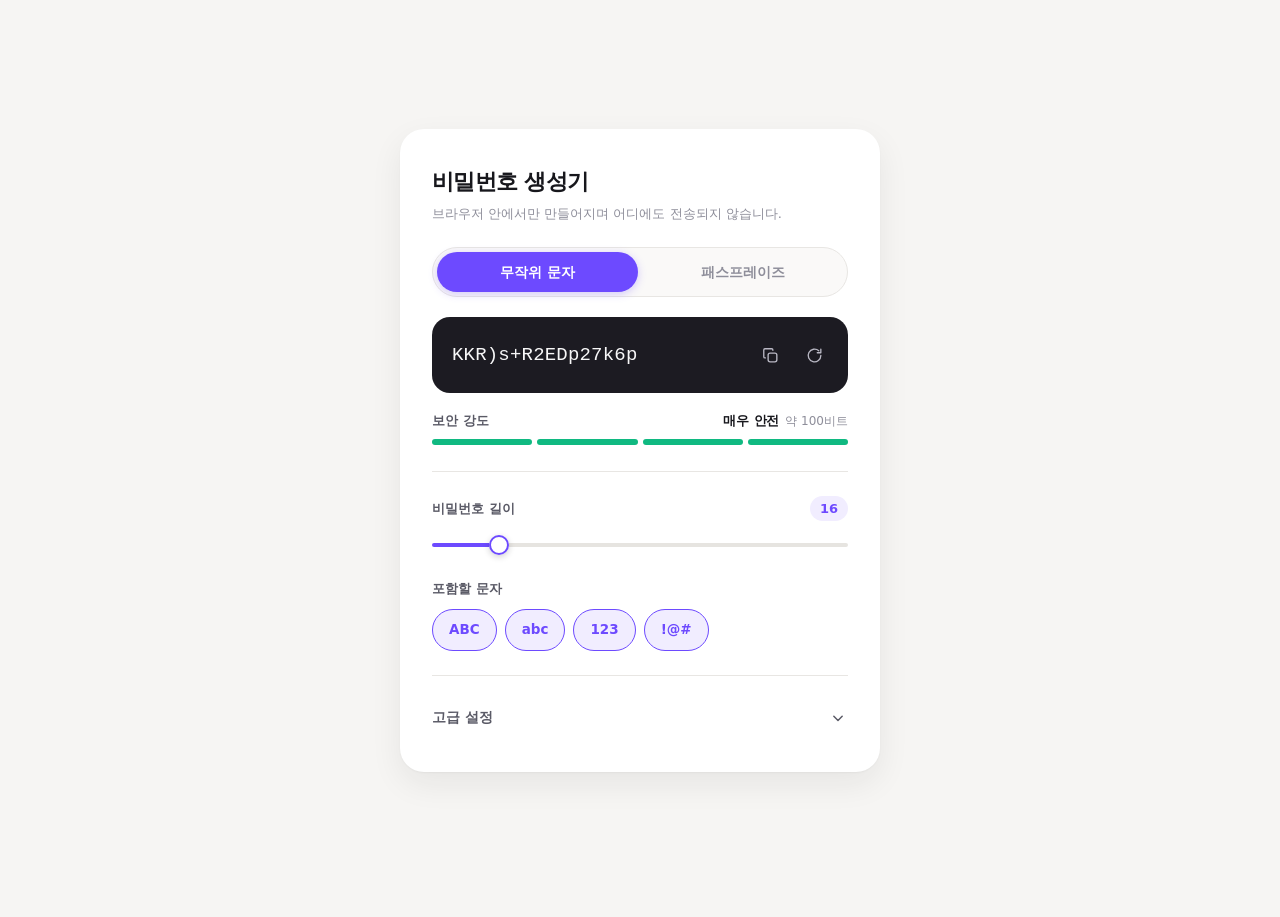
==== commit ce1a5890: "Redesign the password generator UI and add advanced controls Rework the page into a centered card la" ====
--- a/index.html
+++ b/index.html
@@ -4,63 +4,140 @@
 <meta charset="UTF-8">
 <meta name="viewport" content="width=device-width, initial-scale=1, viewport-fit=cover">
 <title>비밀번호 생성기</title>
-<meta name="description" content="길이, 문자 유형, 혼동 문자 제외 옵션을 지정해 안전한 비밀번호와 패스프레이즈를 만드는 도구">
+<meta name="description" content="길이·문자 종류·필수 단어·기호 풀을 직접 통제하는 안전한 비밀번호 및 패스프레이즈 생성기">
 <link rel="stylesheet" href="style.css">
 </head>
 <body>
-<main class="wrap">
 
-  <header class="head">
-    <h1>비밀번호 생성기</h1>
-    <p class="sub">브라우저 안에서만 만들어지며 어디에도 전송되지 않습니다.</p>
+<main class="card">
+
+  <header class="card__head">
+    <h1 class="title">비밀번호 생성기</h1>
+    <p class="subtitle">브라우저 안에서만 만들어지며 어디에도 전송되지 않습니다.</p>
   </header>
 
-  <section class="card result-card" aria-labelledby="result-label">
-    <h2 id="result-label" class="sr-only">생성 결과</h2>
-    <output id="result" class="result" role="status" aria-live="polite">여기에 비밀번호가 표시됩니다</output>
-    <div class="result-actions">
-      <button type="button" id="copyBtn" class="btn btn-ghost">복사하기</button>
-      <button type="button" id="genBtn" class="btn btn-primary">새로 만들기</button>
+  <!-- 생성 방식 -->
+  <div class="tabs" role="radiogroup" aria-label="생성 방식">
+    <input type="radio" name="mode" id="mode-random" value="random" checked>
+    <label for="mode-random">무작위 문자</label>
+    <input type="radio" name="mode" id="mode-phrase" value="passphrase">
+    <label for="mode-phrase">패스프레이즈</label>
+    <span class="tabs__thumb" aria-hidden="true"></span>
+  </div>
+
+  <!-- 결과 -->
+  <section class="output" aria-label="생성 결과">
+    <output id="result" class="output__text" aria-live="polite"></output>
+    <div class="output__actions">
+      <button type="button" id="copy" class="iconbtn" aria-label="복사하기" title="복사">
+        <svg viewBox="0 0 24 24" aria-hidden="true">
+          <rect x="9" y="9" width="11" height="11" rx="2.5"/>
+          <path d="M5.5 15H5a1.5 1.5 0 0 1-1.5-1.5V5A1.5 1.5 0 0 1 5 3.5h8.5A1.5 1.5 0 0 1 15 5v.5"/>
+        </svg>
+      </button>
+      <button type="button" id="regen" class="iconbtn" aria-label="다시 생성" title="재생성">
+        <svg viewBox="0 0 24 24" aria-hidden="true">
+          <path d="M20 12a8 8 0 1 1-2.6-5.9"/>
+          <path d="M20 4v4.5h-4.5"/>
+        </svg>
+      </button>
     </div>
-    <p id="warning" class="warning" hidden></p>
   </section>
 
-  <section class="card">
-    <div class="field">
-      <div class="field-head">
-        <label for="length">길이</label>
-        <span id="lengthValue" class="pill">16자</span>
+  <!-- 강도 -->
+  <section class="strength" aria-label="비밀번호 강도">
+    <div class="strength__head">
+      <span class="label">보안 강도</span>
+      <span class="strength__meta">
+        <strong id="strength-text">—</strong>
+        <span id="strength-bits" class="muted"></span>
+      </span>
+    </div>
+    <div class="gauge" id="gauge" role="img" aria-label="강도 게이지">
+      <span></span><span></span><span></span><span></span>
+    </div>
+    <p id="notice" class="notice" hidden></p>
+  </section>
+
+  <!-- 기본 설정 -->
+  <section class="settings">
+
+    <div class="row" data-mode="random">
+      <div class="row__head">
+        <label class="label" for="length">비밀번호 길이</label>
+        <span class="value" id="length-value">16</span>
       </div>
-      <input type="range" id="length" min="8" max="32" value="16" step="1">
-      <div class="scale"><span>8</span><span>32</span></div>
-      <p id="lengthHint" class="hint" hidden></p>
+      <input type="range" id="length" class="slider" min="8" max="64" step="1" value="16">
     </div>
 
-    <div class="field">
-      <span class="field-head" id="mode-label">생성 방식</span>
-      <div class="segmented" role="radiogroup" aria-labelledby="mode-label">
-        <input type="radio" name="mode" id="modeRandom" value="random" checked>
-        <label for="modeRandom">무작위 문자열</label>
-        <input type="radio" name="mode" id="modePhrase" value="passphrase">
-        <label for="modePhrase">단어 조합</label>
+    <div class="row" data-mode="random">
+      <span class="label" id="types-label">포함할 문자</span>
+      <div class="pills" role="group" aria-labelledby="types-label">
+        <input type="checkbox" id="t-upper" checked><label for="t-upper">ABC</label>
+        <input type="checkbox" id="t-lower" checked><label for="t-lower">abc</label>
+        <input type="checkbox" id="t-number" checked><label for="t-number">123</label>
+        <input type="checkbox" id="t-symbol" checked><label for="t-symbol">!@#</label>
       </div>
     </div>
 
-    <div class="field">
-      <span class="field-head" id="types-label">포함할 문자</span>
-      <div class="checks" role="group" aria-labelledby="types-label">
-        <label class="check"><input type="checkbox" id="useUpper" checked><span>대문자 <em>A-Z</em></span></label>
-        <label class="check"><input type="checkbox" id="useLower" checked><span>소문자 <em>a-z</em></span></label>
-        <label class="check"><input type="checkbox" id="useNumber" checked><span>숫자 <em>0-9</em></span></label>
-        <label class="check"><input type="checkbox" id="useSymbol" checked><span>특수문자 <em>!@#$</em></span></label>
+    <div class="row" data-mode="passphrase" hidden>
+      <div class="row__head">
+        <label class="label" for="words">단어 개수</label>
+        <span class="value" id="words-value">4</span>
+      </div>
+      <input type="range" id="words" class="slider" min="3" max="8" step="1" value="4">
+    </div>
+
+    <div class="row" data-mode="passphrase" hidden>
+      <span class="label" id="sep-label">단어 연결 구분자</span>
+      <div class="pills" role="radiogroup" aria-labelledby="sep-label">
+        <input type="radio" name="sep" id="sep-hyphen" value="-" checked><label for="sep-hyphen">하이픈 &minus;</label>
+        <input type="radio" name="sep" id="sep-under" value="_"><label for="sep-under">언더스코어 _</label>
+        <input type="radio" name="sep" id="sep-space" value=" "><label for="sep-space">공백</label>
       </div>
     </div>
 
-    <div class="field field-last">
-      <label class="check check-wide">
-        <input type="checkbox" id="excludeAmbiguous">
-        <span>헷갈리는 문자 제외 <em id="ambiguousList"></em></span>
-      </label>
+  </section>
+
+  <!-- 고급 설정 -->
+  <section class="advanced">
+    <button type="button" class="advanced__toggle" id="adv-toggle" aria-expanded="false" aria-controls="adv-panel">
+      <span>고급 설정</span>
+      <svg class="chev" viewBox="0 0 24 24" aria-hidden="true"><path d="m7 10 5 5 5-5"/></svg>
+    </button>
+
+    <div class="advanced__panel" id="adv-panel">
+      <div class="advanced__inner">
+
+        <div class="row">
+          <label class="label" for="must">필수 포함 단어</label>
+          <input type="text" id="must" class="input" placeholder="예: seoul2026" autocomplete="off" spellcheck="false" maxlength="32">
+          <div class="pills pills--sm" role="radiogroup" aria-label="필수 단어 위치">
+            <input type="radio" name="pos" id="pos-start" value="start" checked><label for="pos-start">맨 앞</label>
+            <input type="radio" name="pos" id="pos-end" value="end"><label for="pos-end">맨 뒤</label>
+            <input type="radio" name="pos" id="pos-random" value="random"><label for="pos-random">무작위 섞기</label>
+          </div>
+        </div>
+
+        <div class="row row--switch">
+          <span class="row__text">
+            <span class="label">헷갈리는 문자 제외</span>
+            <span class="hint">1 I l 0 O 등 시각적으로 혼동되는 문자를 뺍니다</span>
+          </span>
+          <label class="switch">
+            <input type="checkbox" id="no-ambiguous">
+            <span class="switch__track" aria-hidden="true"><span class="switch__knob"></span></span>
+            <span class="sr-only">헷갈리는 문자 제외</span>
+          </label>
+        </div>
+
+        <div class="row" data-mode="random">
+          <label class="label" for="symbols">사용할 특수기호</label>
+          <input type="text" id="symbols" class="input input--mono" value="!@#$%^&amp;*()-_=+" autocomplete="off" spellcheck="false" maxlength="40">
+          <span class="hint">직접 지우거나 추가해 생성 풀을 편집할 수 있습니다.</span>
+        </div>
+
+      </div>
     </div>
   </section>
 
--- a/style.css
+++ b/style.css
@@ -1,341 +1,608 @@
+/* =========================================================
+   비밀번호 생성기 — 디자인 토큰
+   ========================================================= */
 :root {
-  --bg: #f1f3f6;
+  /* 면 */
+  --bg: #f6f5f3;
   --card: #ffffff;
-  --ink: #1b2027;
-  --ink-soft: #5e6b7a;
-  --line: #e1e6ec;
-  --accent: #4a63d8;
-  --accent-ink: #ffffff;
-  --accent-soft: #eef1fd;
-  --warn: #b64527;
-  --radius: 14px;
-  --shadow: 0 1px 2px rgba(20, 30, 50, .06), 0 8px 24px rgba(20, 30, 50, .07);
-  --mono: ui-monospace, SFMono-Regular, "SF Mono", Menlo, Consolas, "Liberation Mono", monospace;
-  --sans: -apple-system, BlinkMacSystemFont, "Segoe UI", "Apple SD Gothic Neo",
-          "Malgun Gothic", "Noto Sans KR", Roboto, sans-serif;
-}
-
-@media (prefers-color-scheme: dark) {
-  :root:not([data-theme="light"]) {
-    --bg: #10151c;
-    --card: #182029;
-    --ink: #e7ecf2;
-    --ink-soft: #94a2b3;
-    --line: #29333f;
-    --accent: #7d92f0;
-    --accent-ink: #10151c;
-    --accent-soft: #1f2838;
-    --warn: #e08a68;
-    --shadow: 0 1px 2px rgba(0, 0, 0, .35), 0 8px 24px rgba(0, 0, 0, .3);
-  }
-}
-
-:root[data-theme="dark"] {
-  --bg: #10151c;
-  --card: #182029;
-  --ink: #e7ecf2;
-  --ink-soft: #94a2b3;
-  --line: #29333f;
-  --accent: #7d92f0;
-  --accent-ink: #10151c;
-  --accent-soft: #1f2838;
-  --warn: #e08a68;
-  --shadow: 0 1px 2px rgba(0, 0, 0, .35), 0 8px 24px rgba(0, 0, 0, .3);
+  --ink-box: #1c1b22;
+  --ink-box-2: #2a2932;
+
+  /* 글자 위계 */
+  --ink-1: #17171c;
+  --ink-2: #5a5a66;
+  --ink-3: #8e8e9a;
+  --on-dark: #f7f7f8;
+
+  /* 포인트 */
+  --accent: #6d4aff;
+  --accent-hover: #5b36f0;
+  --accent-tint: #f1edff;
+  --accent-ring: rgba(109, 74, 255, .28);
+
+  /* 선 / 면 보조 */
+  --line: #e8e6e3;
+  --track: #e6e4e0;
+  --surface: #faf9f8;
+
+  /* 강도 */
+  --s1: #e5484d;
+  --s2: #f59e0b;
+  --s3: #84cc16;
+  --s4: #10b981;
+
+  --radius-card: 24px;
+  --radius-md: 14px;
+  --radius-sm: 10px;
+
+  --shadow-card: 0 1px 2px rgba(23, 23, 28, .04), 0 12px 32px rgba(23, 23, 28, .07);
+  --shadow-pop: 0 8px 24px rgba(23, 23, 28, .16);
+
+  --font: "Pretendard Variable", Pretendard, -apple-system, BlinkMacSystemFont,
+          "Apple SD Gothic Neo", "Noto Sans KR", "Malgun Gothic", system-ui, sans-serif;
+  --mono: ui-monospace, SFMono-Regular, "SF Mono", Menlo, Consolas, monospace;
+
+  --ease: cubic-bezier(.22, .61, .36, 1);
 }
 
 * { box-sizing: border-box; }
 
+html { -webkit-text-size-adjust: 100%; }
+
 body {
+  min-height: 100dvh;
   margin: 0;
+  display: flex;
+  align-items: center;
+  justify-content: center;
+  padding: 32px 16px calc(32px + env(safe-area-inset-bottom, 0px));
   background: var(--bg);
-  color: var(--ink);
-  font-family: var(--sans);
+  color: var(--ink-1);
+  font-family: var(--font);
+  font-size: 15px;
   line-height: 1.5;
-  -webkit-text-size-adjust: 100%;
-}
-
-.wrap {
-  width: 100%;
-  max-width: 560px;
-  margin: 0 auto;
-  padding: 28px 16px calc(64px + env(safe-area-inset-bottom, 0px));
+  -webkit-font-smoothing: antialiased;
 }
 
 .sr-only {
   position: absolute;
   width: 1px; height: 1px;
-  padding: 0; margin: -1px;
+  margin: -1px; padding: 0;
   overflow: hidden;
   clip: rect(0 0 0 0);
   white-space: nowrap;
   border: 0;
 }
 
-/* ---------- header ---------- */
-.head { margin-bottom: 18px; }
-.head h1 {
+/* =========================================================
+   카드
+   ========================================================= */
+.card {
+  width: 100%;
+  max-width: 480px;
+  padding: 36px 32px 32px;
+  background: var(--card);
+  border-radius: var(--radius-card);
+  box-shadow: var(--shadow-card);
+}
+
+.card__head { margin-bottom: 24px; }
+
+.title {
   margin: 0;
-  font-size: clamp(1.4rem, 5vw, 1.75rem);
-  letter-spacing: -.02em;
-}
-.sub {
+  font-size: 22px;
+  font-weight: 700;
+  letter-spacing: -.03em;
+  color: var(--ink-1);
+}
+
+.subtitle {
   margin: 6px 0 0;
-  color: var(--ink-soft);
-  font-size: .875rem;
-}
-
-/* ---------- card ---------- */
-.card {
-  background: var(--card);
+  font-size: 13px;
+  color: var(--ink-3);
+}
+
+.label {
+  display: block;
+  font-size: 13px;
+  font-weight: 600;
+  color: var(--ink-2);
+}
+
+.hint {
+  display: block;
+  margin-top: 6px;
+  font-size: 12px;
+  line-height: 1.45;
+  color: var(--ink-3);
+}
+
+.muted { color: var(--ink-3); font-weight: 500; }
+
+/* =========================================================
+   생성 방식 탭
+   ========================================================= */
+.tabs {
+  position: relative;
+  display: grid;
+  grid-template-columns: 1fr 1fr;
+  gap: 4px;
+  padding: 4px;
+  margin-bottom: 20px;
+  background: var(--surface);
   border: 1px solid var(--line);
-  border-radius: var(--radius);
-  box-shadow: var(--shadow);
-  padding: 18px 16px;
-  margin-bottom: 16px;
-}
-
-/* ---------- result ---------- */
-.result {
-  display: block;
-  width: 100%;
-  min-height: 76px;
-  padding: 16px 14px;
-  border-radius: 10px;
-  background: var(--accent-soft);
-  color: var(--ink);
+  border-radius: 999px;
+}
+
+.tabs input {
+  position: absolute;
+  opacity: 0;
+  pointer-events: none;
+}
+
+.tabs label {
+  position: relative;
+  z-index: 1;
+  display: flex;
+  align-items: center;
+  justify-content: center;
+  min-height: 40px;
+  border-radius: 999px;
+  font-size: 14px;
+  font-weight: 600;
+  color: var(--ink-3);
+  cursor: pointer;
+  transition: color .22s var(--ease);
+  user-select: none;
+}
+
+.tabs input:checked + label { color: #fff; }
+.tabs input:focus-visible + label { outline: 2px solid var(--accent); outline-offset: 3px; }
+
+.tabs__thumb {
+  position: absolute;
+  z-index: 0;
+  top: 4px;
+  left: 4px;
+  width: calc(50% - 6px);
+  height: calc(100% - 8px);
+  border-radius: 999px;
+  background: var(--accent);
+  box-shadow: 0 2px 8px var(--accent-ring);
+  transition: transform .28s var(--ease);
+}
+
+.tabs:has(#mode-phrase:checked) .tabs__thumb { transform: translateX(calc(100% + 4px)); }
+
+/* =========================================================
+   결과 박스
+   ========================================================= */
+.output {
+  display: flex;
+  align-items: center;
+  gap: 12px;
+  padding: 18px 14px 18px 20px;
+  background: var(--ink-box);
+  border-radius: 18px;
+}
+
+.output__text {
+  flex: 1 1 auto;
+  min-width: 0;
   font-family: var(--mono);
-  font-size: clamp(1rem, 4.2vw, 1.25rem);
-  line-height: 1.45;
-  letter-spacing: .02em;
+  font-size: 19px;
+  font-weight: 500;
+  line-height: 1.4;
+  letter-spacing: .01em;
+  color: var(--on-dark);
   word-break: break-all;
   overflow-wrap: anywhere;
   user-select: all;
 }
-.result.is-placeholder {
-  color: var(--ink-soft);
-  font-family: var(--sans);
-  letter-spacing: normal;
+
+.output__text.is-empty {
+  font-family: var(--font);
+  font-size: 15px;
+  color: #8c8b98;
   user-select: none;
 }
 
-.result-actions {
-  display: flex;
-  gap: 10px;
-  margin-top: 12px;
-}
-
-.btn {
-  flex: 1 1 0;
-  min-height: 48px;
-  padding: 0 14px;
-  border-radius: 10px;
-  border: 1px solid var(--line);
-  font: inherit;
-  font-weight: 600;
+.output__actions {
+  display: flex;
+  flex: none;
+  gap: 4px;
+  align-self: flex-start;
+}
+
+.iconbtn {
+  display: grid;
+  place-items: center;
+  width: 40px; height: 40px;
+  padding: 0;
+  border: 0;
+  border-radius: 12px;
+  background: transparent;
+  color: #b9b8c4;
   cursor: pointer;
-  background: transparent;
-  color: var(--ink);
-  transition: transform .06s ease, opacity .15s ease, background-color .15s ease;
-}
-.btn:hover { background: var(--accent-soft); }
-.btn:active { transform: scale(.985); }
-.btn:focus-visible { outline: 2px solid var(--accent); outline-offset: 2px; }
-.btn-primary {
-  background: var(--accent);
-  border-color: var(--accent);
-  color: var(--accent-ink);
-}
-.btn-primary:hover { background: var(--accent); opacity: .9; }
-.btn[disabled] { opacity: .45; cursor: not-allowed; transform: none; }
-
-.warning {
-  margin: 12px 0 0;
-  color: var(--warn);
-  font-size: .85rem;
-}
-
-/* ---------- fields ---------- */
-.field {
-  padding-bottom: 18px;
-  margin-bottom: 18px;
-  border-bottom: 1px solid var(--line);
-}
-.field-last, .field:last-child {
-  padding-bottom: 0;
-  margin-bottom: 0;
-  border-bottom: 0;
-}
-.field-head {
+  transition: background-color .18s var(--ease), color .18s var(--ease), transform .12s var(--ease);
+}
+
+.iconbtn svg {
+  width: 19px; height: 19px;
+  fill: none;
+  stroke: currentColor;
+  stroke-width: 1.7;
+  stroke-linecap: round;
+  stroke-linejoin: round;
+}
+
+.iconbtn:hover { background: var(--ink-box-2); color: #fff; }
+.iconbtn:active { transform: scale(.92); }
+.iconbtn:focus-visible { outline: 2px solid var(--accent); outline-offset: 2px; }
+.iconbtn.is-done { color: var(--s4); }
+.iconbtn.is-spin svg { animation: spin .5s var(--ease); }
+
+@keyframes spin { from { transform: rotate(0); } to { transform: rotate(360deg); } }
+
+/* =========================================================
+   강도 게이지
+   ========================================================= */
+.strength { margin-top: 18px; }
+
+.strength__head {
+  display: flex;
+  align-items: baseline;
+  justify-content: space-between;
+  gap: 8px;
+  margin-bottom: 8px;
+}
+
+.strength__meta {
+  display: inline-flex;
+  align-items: baseline;
+  gap: 6px;
+  font-size: 13px;
+}
+
+#strength-text { font-weight: 700; letter-spacing: -.01em; }
+#strength-bits { font-size: 12px; font-variant-numeric: tabular-nums; }
+
+.gauge {
+  display: grid;
+  grid-template-columns: repeat(4, 1fr);
+  gap: 5px;
+}
+
+.gauge span {
+  height: 6px;
+  border-radius: 999px;
+  background: var(--track);
+  transition: background-color .3s var(--ease);
+}
+
+.gauge[data-level="1"] span:nth-child(-n+1) { background: var(--s1); }
+.gauge[data-level="2"] span:nth-child(-n+2) { background: var(--s2); }
+.gauge[data-level="3"] span:nth-child(-n+3) { background: var(--s3); }
+.gauge[data-level="4"] span                { background: var(--s4); }
+
+.notice {
+  margin: 10px 0 0;
+  padding: 9px 12px;
+  border-radius: var(--radius-sm);
+  background: #fff4e5;
+  color: #9a5b00;
+  font-size: 12px;
+  line-height: 1.45;
+}
+
+/* =========================================================
+   설정 영역
+   ========================================================= */
+.settings {
+  margin-top: 26px;
+  padding-top: 24px;
+  border-top: 1px solid var(--line);
+}
+
+.row + .row { margin-top: 22px; }
+
+.row__head {
   display: flex;
   align-items: center;
   justify-content: space-between;
   gap: 8px;
-  margin-bottom: 10px;
-  font-weight: 600;
-  font-size: .95rem;
-}
-.pill {
+  margin-bottom: 12px;
+}
+
+.row > .label { margin-bottom: 10px; }
+.row__head > .label { margin-bottom: 0; }
+
+.value {
+  min-width: 34px;
   padding: 3px 10px;
   border-radius: 999px;
-  background: var(--accent-soft);
+  background: var(--accent-tint);
   color: var(--accent);
+  font-size: 13px;
+  font-weight: 700;
   font-variant-numeric: tabular-nums;
-  font-size: .85rem;
-}
-.hint {
-  margin: 10px 0 0;
-  color: var(--ink-soft);
-  font-size: .8rem;
-}
-.scale {
-  display: flex;
-  justify-content: space-between;
-  margin-top: 2px;
-  color: var(--ink-soft);
-  font-size: .75rem;
-}
-
-/* ---------- range ---------- */
-input[type="range"] {
+  text-align: center;
+}
+
+/* ---------- 커스텀 슬라이더 ---------- */
+.slider {
   -webkit-appearance: none;
   appearance: none;
+  display: block;
   width: 100%;
-  height: 28px;
+  height: 24px;
   margin: 0;
   background: transparent;
   cursor: pointer;
 }
-input[type="range"]:focus-visible { outline: 2px solid var(--accent); outline-offset: 4px; }
-input[type="range"]::-webkit-slider-runnable-track {
-  height: 6px;
-  border-radius: 999px;
-  background: var(--line);
-}
-input[type="range"]::-webkit-slider-thumb {
+
+.slider::-webkit-slider-runnable-track {
+  height: 4px;
+  border-radius: 999px;
+  background: linear-gradient(to right,
+    var(--accent) var(--fill, 0%), var(--track) var(--fill, 0%));
+}
+
+.slider::-webkit-slider-thumb {
   -webkit-appearance: none;
   appearance: none;
-  width: 24px; height: 24px;
-  margin-top: -9px;
-  border: 3px solid var(--card);
+  width: 20px; height: 20px;
+  margin-top: -8px;
+  border: 0;
   border-radius: 50%;
+  background: #fff;
+  box-shadow: 0 0 0 2px var(--accent) inset, 0 2px 6px rgba(23, 23, 28, .2);
+  transition: box-shadow .18s var(--ease), transform .12s var(--ease);
+}
+
+.slider:hover::-webkit-slider-thumb { box-shadow: 0 0 0 2px var(--accent) inset, 0 0 0 6px var(--accent-ring); }
+.slider:active::-webkit-slider-thumb { transform: scale(1.1); }
+
+.slider::-moz-range-track {
+  height: 4px;
+  border-radius: 999px;
+  background: var(--track);
+}
+
+.slider::-moz-range-progress {
+  height: 4px;
+  border-radius: 999px;
   background: var(--accent);
-  box-shadow: 0 1px 4px rgba(0, 0, 0, .25);
-}
-input[type="range"]::-moz-range-track {
-  height: 6px;
-  border-radius: 999px;
-  background: var(--line);
-}
-input[type="range"]::-moz-range-thumb {
-  width: 18px; height: 18px;
-  border: 3px solid var(--card);
+}
+
+.slider::-moz-range-thumb {
+  width: 16px; height: 16px;
+  border: 2px solid var(--accent);
   border-radius: 50%;
-  background: var(--accent);
-}
-
-/* ---------- segmented ---------- */
-.segmented {
-  display: grid;
-  grid-template-columns: 1fr 1fr;
-  gap: 6px;
-  padding: 5px;
-  border-radius: 12px;
-  background: var(--bg);
-  border: 1px solid var(--line);
-}
-.segmented input { position: absolute; opacity: 0; pointer-events: none; }
-.segmented label {
-  display: flex;
+  background: #fff;
+  box-shadow: 0 2px 6px rgba(23, 23, 28, .2);
+}
+
+.slider:focus-visible { outline: none; }
+.slider:focus-visible::-webkit-slider-thumb { box-shadow: 0 0 0 2px var(--accent) inset, 0 0 0 6px var(--accent-ring); }
+.slider:focus-visible::-moz-range-thumb { box-shadow: 0 0 0 4px var(--accent-ring); }
+
+/* ---------- 알약 버튼 ---------- */
+.pills {
+  display: flex;
+  flex-wrap: wrap;
+  gap: 8px;
+}
+
+.pills input {
+  position: absolute;
+  opacity: 0;
+  pointer-events: none;
+}
+
+.pills label {
+  display: inline-flex;
   align-items: center;
   justify-content: center;
   min-height: 42px;
-  padding: 0 8px;
-  border-radius: 8px;
-  color: var(--ink-soft);
-  font-size: .9rem;
+  padding: 0 16px;
+  border: 1.5px solid var(--line);
+  border-radius: 999px;
+  background: var(--card);
+  color: var(--ink-2);
+  font-size: 13.5px;
   font-weight: 600;
-  text-align: center;
   cursor: pointer;
-  transition: background-color .15s ease, color .15s ease;
-}
-.segmented input:checked + label {
+  user-select: none;
+  transition: border-color .18s var(--ease), background-color .18s var(--ease),
+              color .18s var(--ease), transform .12s var(--ease);
+}
+
+.pills label:hover { border-color: #d6d3ce; background: var(--surface); }
+.pills label:active { transform: scale(.97); }
+
+.pills input:checked + label {
+  border-color: var(--accent);
+  background: var(--accent-tint);
+  color: var(--accent);
+}
+
+.pills input:focus-visible + label { outline: 2px solid var(--accent); outline-offset: 2px; }
+
+.pills--sm { margin-top: 10px; }
+.pills--sm label { min-height: 36px; padding: 0 13px; font-size: 12.5px; }
+
+/* ---------- 토글 스위치 ---------- */
+.row--switch {
+  display: flex;
+  align-items: center;
+  justify-content: space-between;
+  gap: 16px;
+}
+
+.row__text { flex: 1 1 auto; }
+.row__text .hint { margin-top: 3px; }
+
+.switch { flex: none; cursor: pointer; }
+.switch input { position: absolute; opacity: 0; pointer-events: none; }
+
+.switch__track {
+  position: relative;
+  display: block;
+  width: 48px; height: 28px;
+  border-radius: 999px;
+  background: var(--track);
+  transition: background-color .24s var(--ease);
+}
+
+.switch__knob {
+  position: absolute;
+  top: 3px; left: 3px;
+  width: 22px; height: 22px;
+  border-radius: 50%;
+  background: #fff;
+  box-shadow: 0 1px 3px rgba(23, 23, 28, .28);
+  transition: transform .24s var(--ease);
+}
+
+.switch input:checked + .switch__track { background: var(--accent); }
+.switch input:checked + .switch__track .switch__knob { transform: translateX(20px); }
+.switch input:focus-visible + .switch__track { outline: 2px solid var(--accent); outline-offset: 3px; }
+
+/* ---------- 텍스트 입력 ---------- */
+.input {
+  width: 100%;
+  height: 46px;
+  padding: 0 14px;
+  border: 1.5px solid var(--line);
+  border-radius: var(--radius-md);
+  background: var(--surface);
+  color: var(--ink-1);
+  font-family: var(--font);
+  font-size: 14px;
+  transition: border-color .18s var(--ease), background-color .18s var(--ease), box-shadow .18s var(--ease);
+}
+
+.input--mono { font-family: var(--mono); letter-spacing: .04em; }
+.input::placeholder { color: #b4b3bc; }
+
+.input:hover { border-color: #d6d3ce; }
+.input:focus {
+  outline: none;
   background: var(--card);
-  color: var(--ink);
-  box-shadow: 0 1px 3px rgba(20, 30, 50, .14);
-}
-.segmented input:focus-visible + label { outline: 2px solid var(--accent); outline-offset: 2px; }
-
-/* ---------- checkboxes ---------- */
-.checks {
+  border-color: var(--accent);
+  box-shadow: 0 0 0 4px var(--accent-ring);
+}
+
+/* =========================================================
+   고급 설정 아코디언
+   ========================================================= */
+.advanced {
+  margin-top: 24px;
+  padding-top: 20px;
+  border-top: 1px solid var(--line);
+}
+
+.advanced__toggle {
+  display: flex;
+  align-items: center;
+  justify-content: space-between;
+  width: 100%;
+  min-height: 44px;
+  padding: 0;
+  border: 0;
+  background: none;
+  color: var(--ink-2);
+  font-family: inherit;
+  font-size: 14px;
+  font-weight: 600;
+  cursor: pointer;
+  transition: color .18s var(--ease);
+}
+
+.advanced__toggle:hover { color: var(--accent); }
+.advanced__toggle:focus-visible { outline: 2px solid var(--accent); outline-offset: 4px; border-radius: 6px; }
+
+.chev {
+  width: 20px; height: 20px;
+  fill: none;
+  stroke: currentColor;
+  stroke-width: 1.8;
+  stroke-linecap: round;
+  stroke-linejoin: round;
+  transition: transform .28s var(--ease);
+}
+
+.advanced__toggle[aria-expanded="true"] .chev { transform: rotate(180deg); }
+
+.advanced__panel {
   display: grid;
-  grid-template-columns: repeat(auto-fit, minmax(150px, 1fr));
-  gap: 8px;
-}
-.check {
-  display: flex;
-  align-items: center;
-  gap: 10px;
-  min-height: 46px;
-  padding: 0 12px;
-  border: 1px solid var(--line);
-  border-radius: 10px;
-  cursor: pointer;
-  font-size: .9rem;
-  transition: border-color .15s ease, background-color .15s ease;
-}
-.check:hover { background: var(--accent-soft); }
-.check:has(input:checked) { border-color: var(--accent); background: var(--accent-soft); }
-.check:has(input:focus-visible) { outline: 2px solid var(--accent); outline-offset: 2px; }
-.check input {
-  width: 18px; height: 18px;
-  flex: none;
-  accent-color: var(--accent);
-  cursor: pointer;
-}
-.check em {
-  display: block;
-  color: var(--ink-soft);
-  font-style: normal;
-  font-size: .75rem;
-  font-family: var(--mono);
-  word-break: break-all;
-}
-.check-wide { min-height: 52px; }
-
-/* ---------- toast ---------- */
+  grid-template-rows: 0fr;
+  transition: grid-template-rows .32s var(--ease);
+}
+
+.advanced__panel.is-open { grid-template-rows: 1fr; }
+
+.advanced__inner {
+  overflow: hidden;
+  min-height: 0;
+}
+
+.advanced__panel.is-open .advanced__inner { padding-top: 18px; }
+
+/* =========================================================
+   토스트
+   ========================================================= */
 .toast {
   position: fixed;
   left: 50%;
-  bottom: calc(24px + env(safe-area-inset-bottom, 0px));
-  z-index: 10;
+  bottom: calc(28px + env(safe-area-inset-bottom, 0px));
+  z-index: 50;
   max-width: calc(100vw - 32px);
-  padding: 12px 20px;
-  border-radius: 999px;
-  background: var(--ink);
-  color: var(--bg);
-  font-size: .9rem;
+  padding: 12px 22px;
+  border-radius: 999px;
+  background: var(--ink-box);
+  color: var(--on-dark);
+  font-size: 13.5px;
   font-weight: 600;
-  text-align: center;
   white-space: nowrap;
+  box-shadow: var(--shadow-pop);
   opacity: 0;
   visibility: hidden;
-  transform: translate(-50%, 12px);
-  transition: opacity .2s ease, transform .2s ease, visibility .2s;
-}
+  transform: translate(-50%, 16px) scale(.96);
+  transition: opacity .26s var(--ease), transform .26s var(--ease), visibility .26s;
+}
+
 .toast.is-visible {
   opacity: 1;
   visibility: visible;
-  transform: translate(-50%, 0);
-}
-.toast.is-error { background: var(--warn); color: #fff; }
-
-@media (min-width: 600px) {
-  .wrap { padding-top: 48px; }
-  .card { padding: 22px 20px; }
-  .result-actions .btn { flex: 0 1 auto; min-width: 140px; }
-  .result-actions { justify-content: flex-end; }
+  transform: translate(-50%, 0) scale(1);
+}
+
+.toast.is-error { background: var(--s1); }
+
+/* =========================================================
+   반응형
+   ========================================================= */
+@media (max-width: 420px) {
+  body { padding: 20px 14px calc(20px + env(safe-area-inset-bottom, 0px)); align-items: flex-start; }
+  .card { padding: 28px 20px 24px; border-radius: 20px; }
+  .output { padding: 16px 10px 16px 16px; gap: 8px; }
+  .output__text { font-size: 17px; }
+  .output__actions { flex-direction: column; }
+  .title { font-size: 20px; }
 }
 
 @media (prefers-reduced-motion: reduce) {
-  * { transition-duration: .01ms !important; animation-duration: .01ms !important; }
-}
+  *, *::before, *::after {
+    transition-duration: .01ms !important;
+    animation-duration: .01ms !important;
+  }
+}
+
+/* 비활성 상태 아이콘 버튼 */
+.iconbtn:disabled {
+  opacity: .35;
+  cursor: not-allowed;
+}
+.iconbtn:disabled:hover { background: transparent; color: #b9b8c4; }
